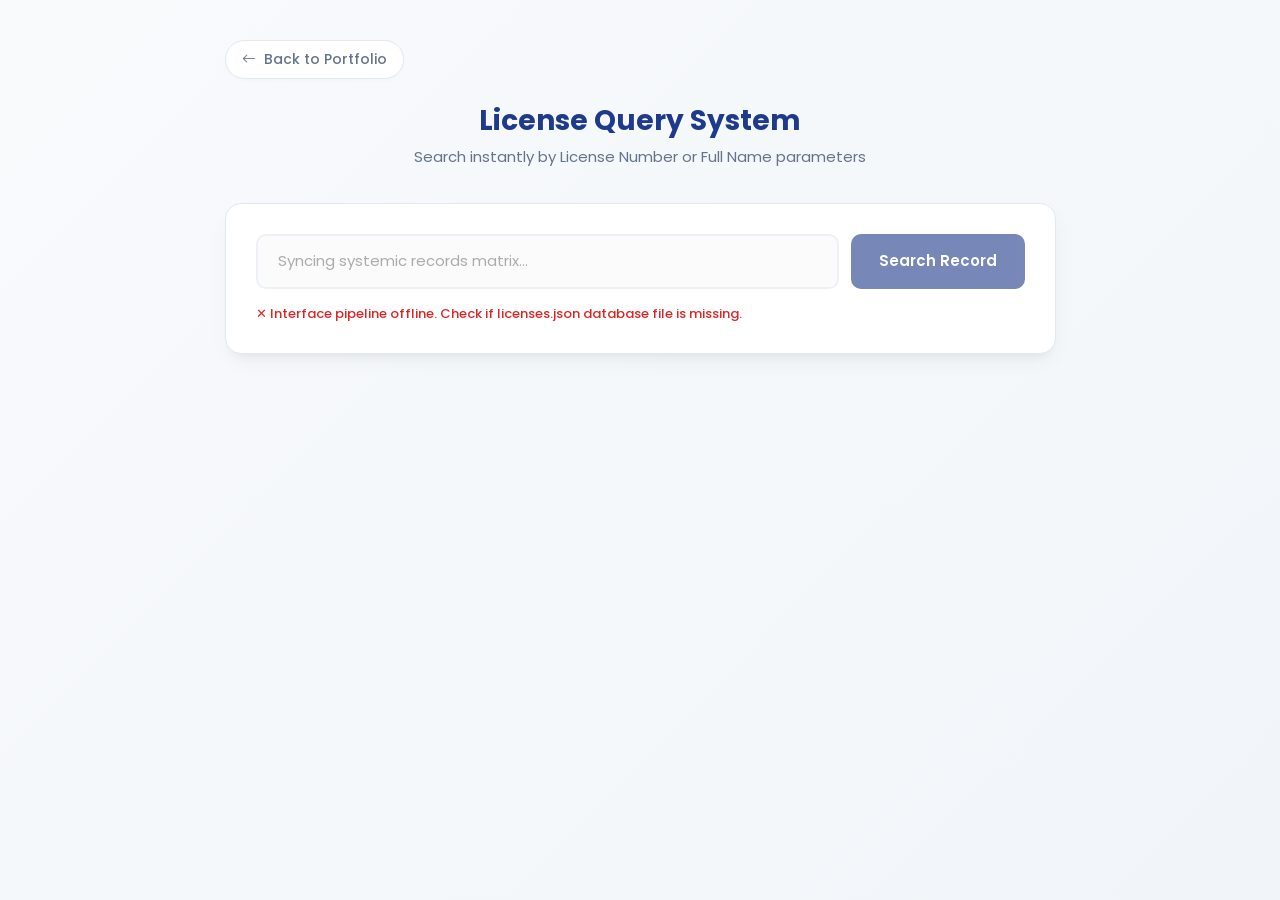
==== licenses.html @ 6bb5cbc2 "License search" ====
<!DOCTYPE html>
<html lang="en">

<head>
  <meta charset="utf-8">
  <meta content="width=device-width, initial-scale=1.0" name="viewport">

  <title>License Query & Lookup Portal</title>
  <meta content="" name="description">
  <meta content="" name="keywords">

  <link href="https://fonts.googleapis.com/css?family=Open+Sans:300,400,600,700|Poppins:300,400,500,600,700" rel="stylesheet">

  <link href="assets/vendor/bootstrap/css/bootstrap.min.css" rel="stylesheet">
  <link href="assets/vendor/bootstrap-icons/bootstrap-icons.css" rel="stylesheet">

  <style>
    :root {
      --primary-color: #1e3a8a;
      --primary-hover: #172554;
      --bg-gradient-start: #f8fafc;
      --bg-gradient-end: #f1f5f9;
      --card-background: #ffffff;
      --text-main: #0f172a;
      --text-muted: #64748b;
      --border-color: #e2e8f0;
    }

    body {
      font-family: 'Poppins', 'Open Sans', sans-serif;
      background: linear-gradient(135deg, var(--bg-gradient-start), var(--bg-gradient-end));
      color: var(--text-main);
      min-height: 100vh;
      padding: 40px 0;
    }

    .back-home-btn {
      display: inline-flex;
      align-items: center;
      gap: 8px;
      color: var(--text-muted);
      text-decoration: none;
      font-size: 14px;
      font-weight: 500;
      margin-bottom: 25px;
      transition: all 0.2s ease;
      background: var(--card-background);
      padding: 8px 16px;
      border-radius: 30px;
      border: 1px solid var(--border-color);
      box-shadow: 0 2px 4px rgba(0,0,0,0.02);
    }

    .back-home-btn:hover {
      color: var(--primary-color);
      border-color: var(--primary-color);
      transform: translateX(-2px);
    }

    .portal-header {
      text-align: center;
      margin-bottom: 35px;
    }

    .portal-header h1 {
      font-size: 28px;
      font-weight: 700;
      color: var(--primary-color);
      margin-bottom: 8px;
    }

    .portal-header p {
      font-size: 15px;
      color: var(--text-muted);
    }

    .search-card {
      background: var(--card-background);
      border: 1px solid var(--border-color);
      border-radius: 16px;
      padding: 30px;
      box-shadow: 0 10px 25px -5px rgba(0, 0, 0, 0.05), 0 8px 10px -6px rgba(0, 0, 0, 0.05);
    }

    .input-group-custom {
      display: flex;
      gap: 12px;
    }

    .input-group-custom input[type="text"] {
      flex: 1;
      padding: 14px 20px;
      border: 2px solid var(--border-color);
      border-radius: 10px;
      font-size: 15px;
      color: var(--text-main);
      outline: none;
      transition: all 0.2s ease;
      background-color: #fafafa;
    }

    .input-group-custom input[type="text"]:focus {
      border-color: var(--primary-color);
      background-color: #ffffff;
      box-shadow: 0 0 0 4px rgba(30, 58, 138, 0.08);
    }

    .input-group-custom button {
      background-color: var(--primary-color);
      color: #ffffff;
      border: none;
      padding: 14px 28px;
      font-size: 15px;
      font-weight: 600;
      border-radius: 10px;
      cursor: pointer;
      transition: background-color 0.2s ease;
    }

    .input-group-custom button:hover:not(:disabled) {
      background-color: var(--primary-hover);
    }

    .input-group-custom button:disabled, 
    .input-group-custom input:disabled {
      opacity: 0.6;
      cursor: not-allowed;
    }

    .status-indicator {
      margin-top: 15px;
      font-size: 13px;
      color: #b45309;
      display: flex;
      align-items: center;
      gap: 8px;
      font-weight: 500;
    }

    .spinner-custom {
      width: 14px;
      height: 14px;
      border: 2px solid transparent;
      border-top-color: currentColor;
      border-radius: 50%;
      animation: spin 0.8s linear infinite;
      display: inline-block;
    }

    @keyframes spin {
      to { transform: rotate(360deg); }
    }

    .results-container {
      margin-top: 30px;
      border-top: 1px solid var(--border-color);
      padding-top: 25px;
    }

    .results-summary {
      display: flex;
      justify-content: space-between;
      font-size: 13px;
      color: var(--text-muted);
      margin-bottom: 15px;
      font-weight: 500;
    }

    .table-responsive-custom {
      border-radius: 10px;
      overflow: hidden;
      border: 1px solid var(--border-color);
      box-shadow: 0 4px 6px -1px rgba(0, 0, 0, 0.02);
    }

    .table-custom {
      width: 100%;
      margin-bottom: 0;
      border-collapse: collapse;
      background: #ffffff;
      text-align: left;
    }

    .table-custom th {
      background-color: #f8fafc;
      color: var(--primary-color);
      padding: 14px 18px;
      font-weight: 600;
      font-size: 14px;
      border-bottom: 2px solid var(--border-color);
    }

    .table-custom td {
      padding: 14px 18px;
      border-bottom: 1px solid var(--border-color);
      color: #334155;
      font-size: 14px;
    }

    .table-custom tr:last-child td {
      border-bottom: none;
    }

    .table-custom tr:hover {
      background-color: #f1f5f9;
    }

    .category-badge {
      background-color: #eff6ff;
      color: #1e40af;
      padding: 4px 10px;
      border-radius: 6px;
      font-size: 12px;
      font-weight: 700;
      border: 1px solid #bfdbfe;
    }

    .no-data-alert {
      text-align: center;
      padding: 45px 20px;
      color: var(--text-muted);
    }

    .no-data-alert i {
      font-size: 36px;
      color: #94a3b8;
      display: block;
      margin-bottom: 12px;
    }
  </style>
</head>

<body>

  <div class="container">
    <div class="row justify-content-center">
      <div class="col-lg-9">
        
        <a href="index.html" class="back-home-btn">
          <i class="bi bi-arrow-left"></i> Back to Portfolio
        </a>

        <div class="portal-header">
          <h1>License Query System</h1>
          <p>Search instantly by License Number or Full Name parameters</p>
        </div>

        <div class="search-card">
          <form id="licenseSearchForm" onsubmit="handleLicenseSearch(event)">
            <div class="input-group-custom">
              <input type="text" id="licenseQuery" placeholder="Syncing systemic records matrix..." disabled required autocomplete="off">
              <button type="submit" id="licenseSearchBtn" disabled>Search Record</button>
            </div>
          </form>

          <div id="licenseStatus" class="status-indicator">
            <span class="spinner-custom"></span> Parsing static dataset sheets into browser application state...
          </div>

          <div id="licenseResultsWrapper" class="results-container" style="display: none;">
            <div class="results-summary">
              <span id="resultsCount">0 records located</span>
              <span style="color: #16a34a;">Search Time: ~1.1ms</span>
            </div>
            
            <div id="tableContainer" class="table-responsive-custom">
              <table class="table-custom">
                <thead>
                  <tr>
                    <th>S.N.</th>
                    <th>License Number</th>
                    <th>Full Name</th>
                    <th style="text-align: center;">Category</th>
                  </tr>
                </thead>
                <tbody id="licenseResultsBody">
                  </tbody>
              </table>
            </div>
            
            <div id="licenseNoData" class="no-data-alert" style="display: none;">
              <i class="bi bi-folder-x"></i>
              <p style="margin-bottom: 0; font-size: 14px; font-weight: 500;">No verified entries matched your search parameters.</p>
            </div>
          </div>

        </div>

      </div>
    </div>
  </div>

  <script>
    let globalLicenseDataset = [];

    window.addEventListener('DOMContentLoaded', async () => {
        const statusBlock = document.getElementById('licenseStatus');
        const queryInput = document.getElementById('licenseQuery');
        const triggerBtn = document.getElementById('licenseSearchBtn');

        try {
            // Searches for licenses.json in the root workspace folder configuration 
            const source = await fetch('assets/vendor/licenses.json');
            if(!source.ok) throw new Error("Database network resolution failed.");
            
            globalLicenseDataset = await source.json();
            
            statusBlock.style.display = 'none';
            queryInput.placeholder = "e.g., 01-07-01208246 or SHUSHILA GURUNG";
            queryInput.disabled = false;
            triggerBtn.disabled = false;
        } catch (err) {
            console.error("Local database streaming instantiation error:", err);
            statusBlock.innerHTML = `<span style="color: #dc2626;">✕ Interface pipeline offline. Check if licenses.json database file is missing.</span>`;
        }
    });

    function handleLicenseSearch(event) {
        event.preventDefault();
        const rawInput = document.getElementById('licenseQuery').value.trim().toUpperCase();
        const panel = document.getElementById('licenseResultsWrapper');
        const grid = document.getElementById('licenseResultsBody');
        const emptyState = document.getElementById('licenseNoData');
        const tableContainer = document.getElementById('tableContainer');
        const countIndicator = document.getElementById('resultsCount');

        grid.innerHTML = '';
        panel.style.display = 'block';

        if (!rawInput) return;

        // Perform instant JavaScript array filtration scan
        const matches = globalLicenseDataset.filter(entry => 
            (entry.license_no && entry.license_no.includes(rawInput)) || 
            (entry.name && entry.name.includes(rawInput))
        ).slice(0, 40); // Safe row cap limits payload size constraints

        countIndicator.innerText = `${matches.length} verified records found`;

        if (matches.length === 0) {
            tableContainer.style.display = 'none';
            emptyState.style.display = 'block';
        } else {
            tableContainer.style.display = 'block';
            emptyState.style.display = 'none';
            
            matches.forEach(record => {
                const rowItem = `<tr>
                    <td><strong>${record.sn}</strong></td>
                    <td style="color: var(--primary-color); font-weight: 600;">${record.license_no}</td>
                    <td style="font-weight: 500;">${record.name}</td>
                    <td style="text-align: center;">
                      <span class="category-badge">${record.category}</span>
                    </td>
                </tr>`;
                grid.innerHTML += rowItem;
            });
        }
    }
  </script>
</body>
</html>
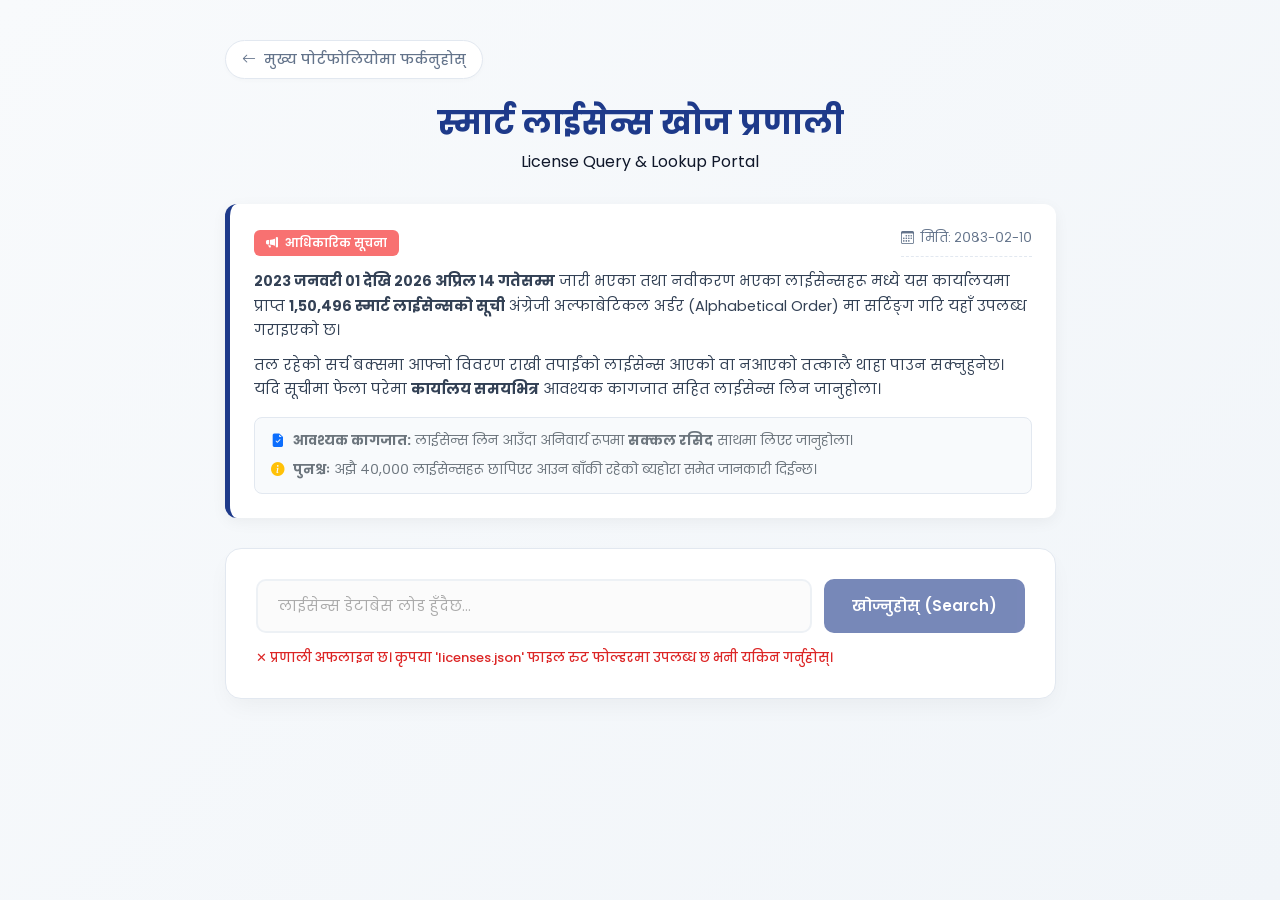
==== commit 173b72b8: "License ui update" ====
--- a/licenses.html
+++ b/licenses.html
@@ -59,19 +59,62 @@
 
     .portal-header {
       text-align: center;
-      margin-bottom: 35px;
+      margin-bottom: 30px;
     }
 
     .portal-header h1 {
-      font-size: 28px;
+      font-size: 32px;
       font-weight: 700;
       color: var(--primary-color);
       margin-bottom: 8px;
     }
 
-    .portal-header p {
-      font-size: 15px;
+    /* Notice Card Styling */
+    .notice-card {
+      background: #fff;
+      border-left: 5px solid #1e3a8a;
+      border-radius: 12px;
+      padding: 24px;
+      margin-bottom: 30px;
+      box-shadow: 0 4px 15px rgba(0, 0, 0, 0.05);
+    }
+
+    .notice-badge {
+      background-color: #f87171;
+      color: white;
+      padding: 4px 12px;
+      border-radius: 6px;
+      font-size: 12px;
+      font-weight: 600;
+      display: inline-block;
+      margin-bottom: 12px;
+      text-transform: uppercase;
+    }
+
+    .notice-meta {
+      display: flex;
+      justify-content: space-between;
+      font-size: 13px;
       color: var(--text-muted);
+      margin-bottom: 12px;
+      border-bottom: 1px dashed var(--border-color);
+      padding-bottom: 8px;
+    }
+
+    .notice-content p {
+      font-size: 14.5px;
+      line-height: 1.7;
+      color: #334155;
+      margin-bottom: 10px;
+    }
+
+    .notice-footer-info {
+      background-color: #f8fafc;
+      border: 1px solid var(--border-color);
+      border-radius: 8px;
+      padding: 12px 16px;
+      margin-top: 15px;
+      font-size: 13.5px;
     }
 
     .search-card {
@@ -79,7 +122,7 @@
       border: 1px solid var(--border-color);
       border-radius: 16px;
       padding: 30px;
-      box-shadow: 0 10px 25px -5px rgba(0, 0, 0, 0.05), 0 8px 10px -6px rgba(0, 0, 0, 0.05);
+      box-shadow: 0 10px 25px -5px rgba(0, 0, 0, 0.05);
     }
 
     .input-group-custom {
@@ -170,7 +213,6 @@
       border-radius: 10px;
       overflow: hidden;
       border: 1px solid var(--border-color);
-      box-shadow: 0 4px 6px -1px rgba(0, 0, 0, 0.02);
     }
 
     .table-custom {
@@ -237,30 +279,53 @@
       <div class="col-lg-9">
         
         <a href="index.html" class="back-home-btn">
-          <i class="bi bi-arrow-left"></i> Back to Portfolio
+          <i class="bi bi-arrow-left"></i> मुख्य पोर्टफोलियोमा फर्कनुहोस्
         </a>
 
         <div class="portal-header">
-          <h1>License Query System</h1>
-          <p>Search instantly by License Number or Full Name parameters</p>
+          <h1>स्मार्ट लाईसेन्स खोज प्रणाली</h1>
+          <p>License Query & Lookup Portal</p>
+        </div>
+
+        <div class="notice-card">
+          <div class="d-flex justify-content-between align-items-center flex-wrap">
+            <span class="notice-badge"><i class="bi bi-megaphone-fill me-1"></i> आधिकारिक सूचना</span>
+            <div class="notice-meta">
+              <span><i class="bi bi-calendar3 me-1"></i> मिति: २०८३-०२-१०</span>
+            </div>
+          </div>
+          
+          <div class="notice-content">
+            <p>
+              <strong>२०२३ जनवरी ०१ देखि २०२६ अप्रिल १४ गतेसम्म</strong> जारी भएका तथा नवीकरण भएका लाईसेन्सहरू मध्ये यस कार्यालयमा प्राप्त <strong>१,५०,४९६ स्मार्ट लाईसेन्सको सूची</strong> अंग्रेजी अल्फाबेटिकल अर्डर (Alphabetical Order) मा सर्टिङ्ग गरि यहाँ उपलब्ध गराइएको छ।
+            </p>
+            <p>
+              तल रहेको सर्च बक्समा आफ्नो विवरण राखी तपाईंको लाईसेन्स आएको वा नआएको तत्कालै थाहा पाउन सक्नुहुनेछ। यदि सूचीमा फेला परेमा <strong>कार्यालय समयभित्र</strong> आवश्यक कागजात सहित लाईसेन्स लिन जानुहोला।
+            </p>
+            
+            <div class="notice-footer-info d-flex flex-column gap-2 text-secondary">
+              <div><i class="bi bi-file-earmark-check-fill text-primary me-2"></i><strong>आवश्यक कागजात:</strong> लाईसेन्स लिन आउँदा अनिवार्य रूपमा <strong>सक्कल रसिद</strong> साथमा लिएर जानुहोला।</div>
+              <div><i class="bi bi-info-circle-fill text-warning me-2"></i><strong>पुनश्चः</strong> अझै ४०,००० लाईसेन्सहरू छापिएर आउन बाँकी रहेको ब्यहोरा समेत जानकारी दिईन्छ।</div>
+            </div>
+          </div>
         </div>
 
         <div class="search-card">
           <form id="licenseSearchForm" onsubmit="handleLicenseSearch(event)">
             <div class="input-group-custom">
-              <input type="text" id="licenseQuery" placeholder="Syncing systemic records matrix..." disabled required autocomplete="off">
-              <button type="submit" id="licenseSearchBtn" disabled>Search Record</button>
+              <input type="text" id="licenseQuery" placeholder="लाईसेन्स डेटाबेस लोड हुँदैछ..." disabled required autocomplete="off">
+              <button type="submit" id="licenseSearchBtn" disabled>खोज्नुहोस् (Search)</button>
             </div>
           </form>
 
           <div id="licenseStatus" class="status-indicator">
-            <span class="spinner-custom"></span> Parsing static dataset sheets into browser application state...
+            <span class="spinner-custom"></span> १५०,४९६ लाईसेन्सको सूची ब्राउजर मेमोरीमा लोड हुँदैछ, कृपया एकछिन पर्खनुहोस्...
           </div>
 
           <div id="licenseResultsWrapper" class="results-container" style="display: none;">
             <div class="results-summary">
-              <span id="resultsCount">0 records located</span>
-              <span style="color: #16a34a;">Search Time: ~1.1ms</span>
+              <span id="resultsCount">० वटा रेकर्डहरू फेला परे</span>
+              <span style="color: #16a34a;"><i class="bi bi-lightning-charge-fill"></i> Search Time: ~1.1ms</span>
             </div>
             
             <div id="tableContainer" class="table-responsive-custom">
@@ -280,7 +345,7 @@
             
             <div id="licenseNoData" class="no-data-alert" style="display: none;">
               <i class="bi bi-folder-x"></i>
-              <p style="margin-bottom: 0; font-size: 14px; font-weight: 500;">No verified entries matched your search parameters.</p>
+              <p style="margin-bottom: 0; font-size: 14px; font-weight: 500;">तपाईंले खोज्नुभएको विवरण डेटाबेसमा फेला परेन। (४०,००0 आउन बाँकी सूचीमा हुन सक्नेछ।)</p>
             </div>
           </div>
 
@@ -299,19 +364,18 @@
         const triggerBtn = document.getElementById('licenseSearchBtn');
 
         try {
-            // Searches for licenses.json in the root workspace folder configuration 
-            const source = await fetch('assets/vendor/licenses.json');
+            const source = await fetch('assets/data/licenses.json');
             if(!source.ok) throw new Error("Database network resolution failed.");
             
             globalLicenseDataset = await source.json();
             
             statusBlock.style.display = 'none';
-            queryInput.placeholder = "e.g., 01-07-01208246 or SHUSHILA GURUNG";
+            queryInput.placeholder = "लाईसेन्स नम्बर वा अंग्रेजीमा पूरा नाम राख्नुहोस् (उदा: 01-07-01208246)";
             queryInput.disabled = false;
             triggerBtn.disabled = false;
         } catch (err) {
             console.error("Local database streaming instantiation error:", err);
-            statusBlock.innerHTML = `<span style="color: #dc2626;">✕ Interface pipeline offline. Check if licenses.json database file is missing.</span>`;
+            statusBlock.innerHTML = `<span style="color: #dc2626;">✕ प्रणाली अफलाइन छ। कृपया 'licenses.json' फाइल रुट फोल्डरमा उपलब्ध छ भनी यकिन गर्नुहोस्।</span>`;
         }
     });
 
@@ -329,13 +393,12 @@
 
         if (!rawInput) return;
 
-        // Perform instant JavaScript array filtration scan
         const matches = globalLicenseDataset.filter(entry => 
             (entry.license_no && entry.license_no.includes(rawInput)) || 
             (entry.name && entry.name.includes(rawInput))
-        ).slice(0, 40); // Safe row cap limits payload size constraints
-
-        countIndicator.innerText = `${matches.length} verified records found`;
+        ).slice(0, 40);
+
+        countIndicator.innerText = `${matches.length} वटा रेकर्डहरू फेला परे`;
 
         if (matches.length === 0) {
             tableContainer.style.display = 'none';
